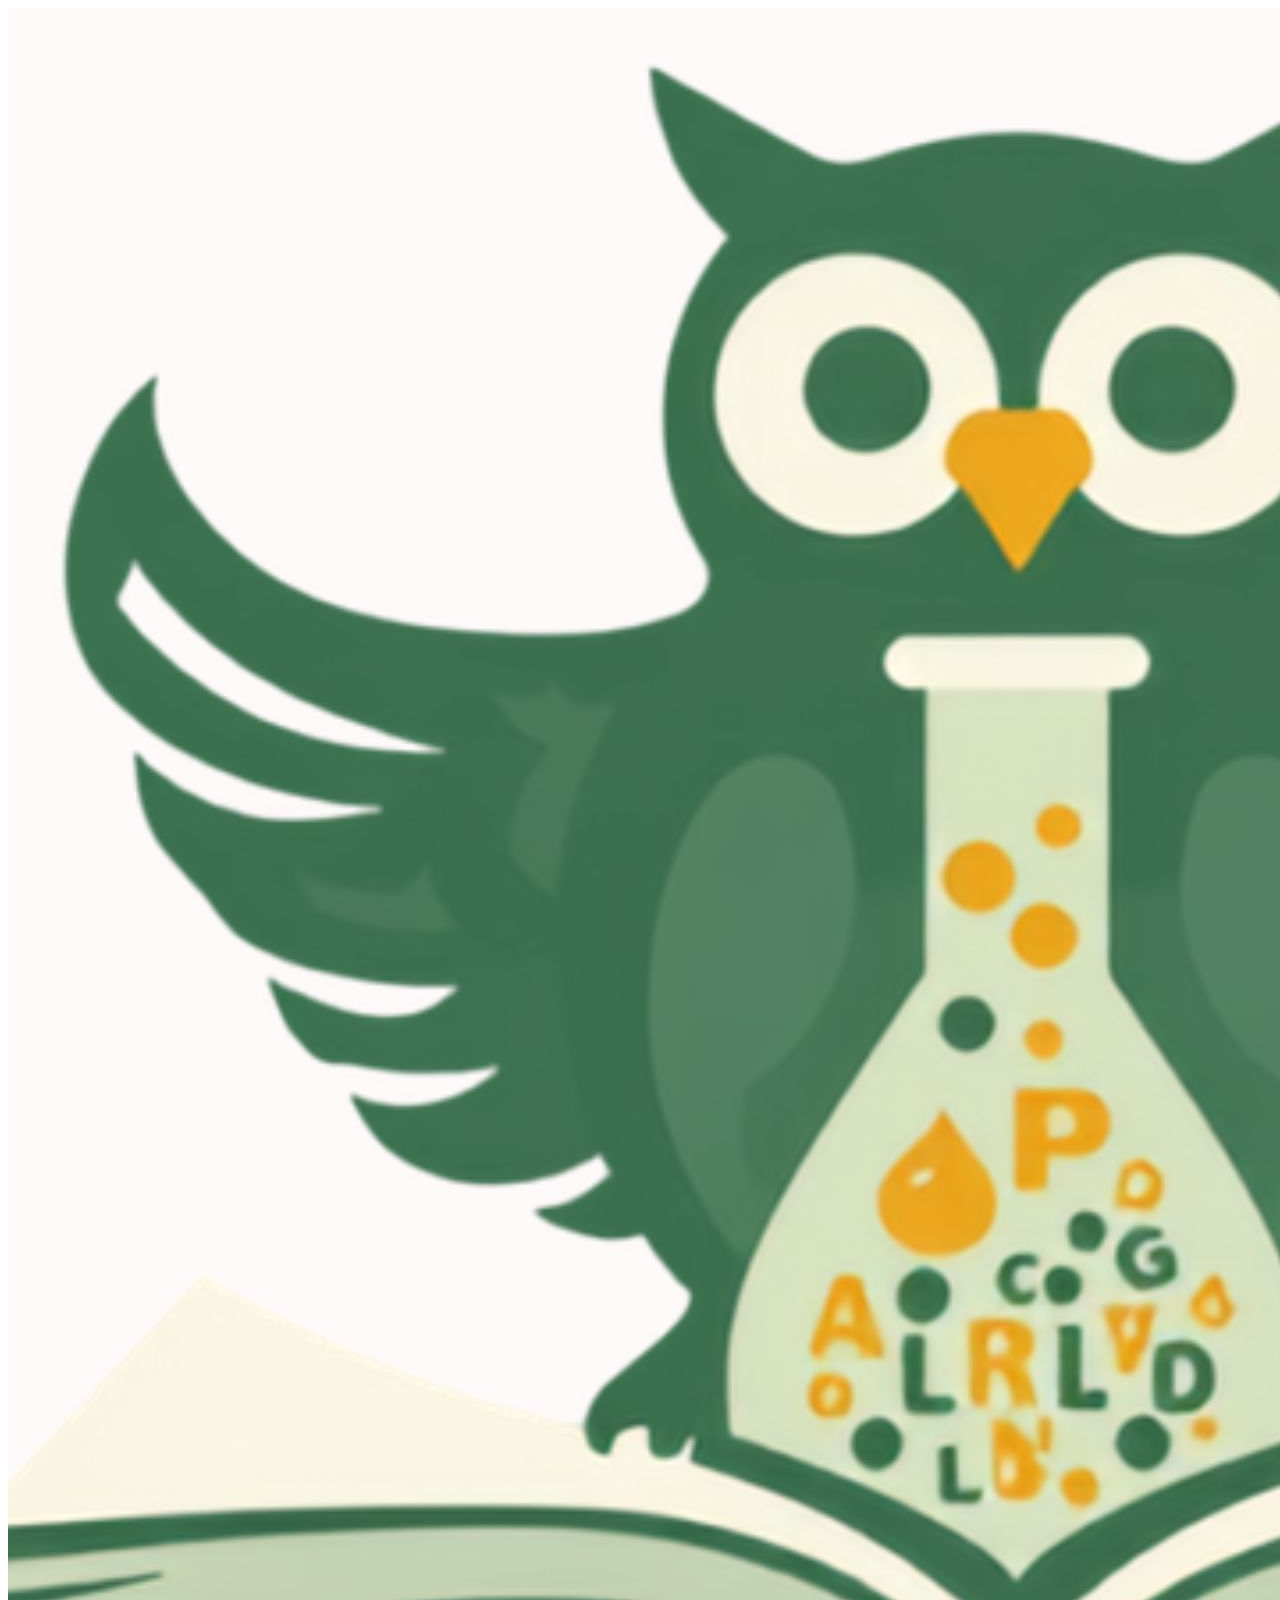
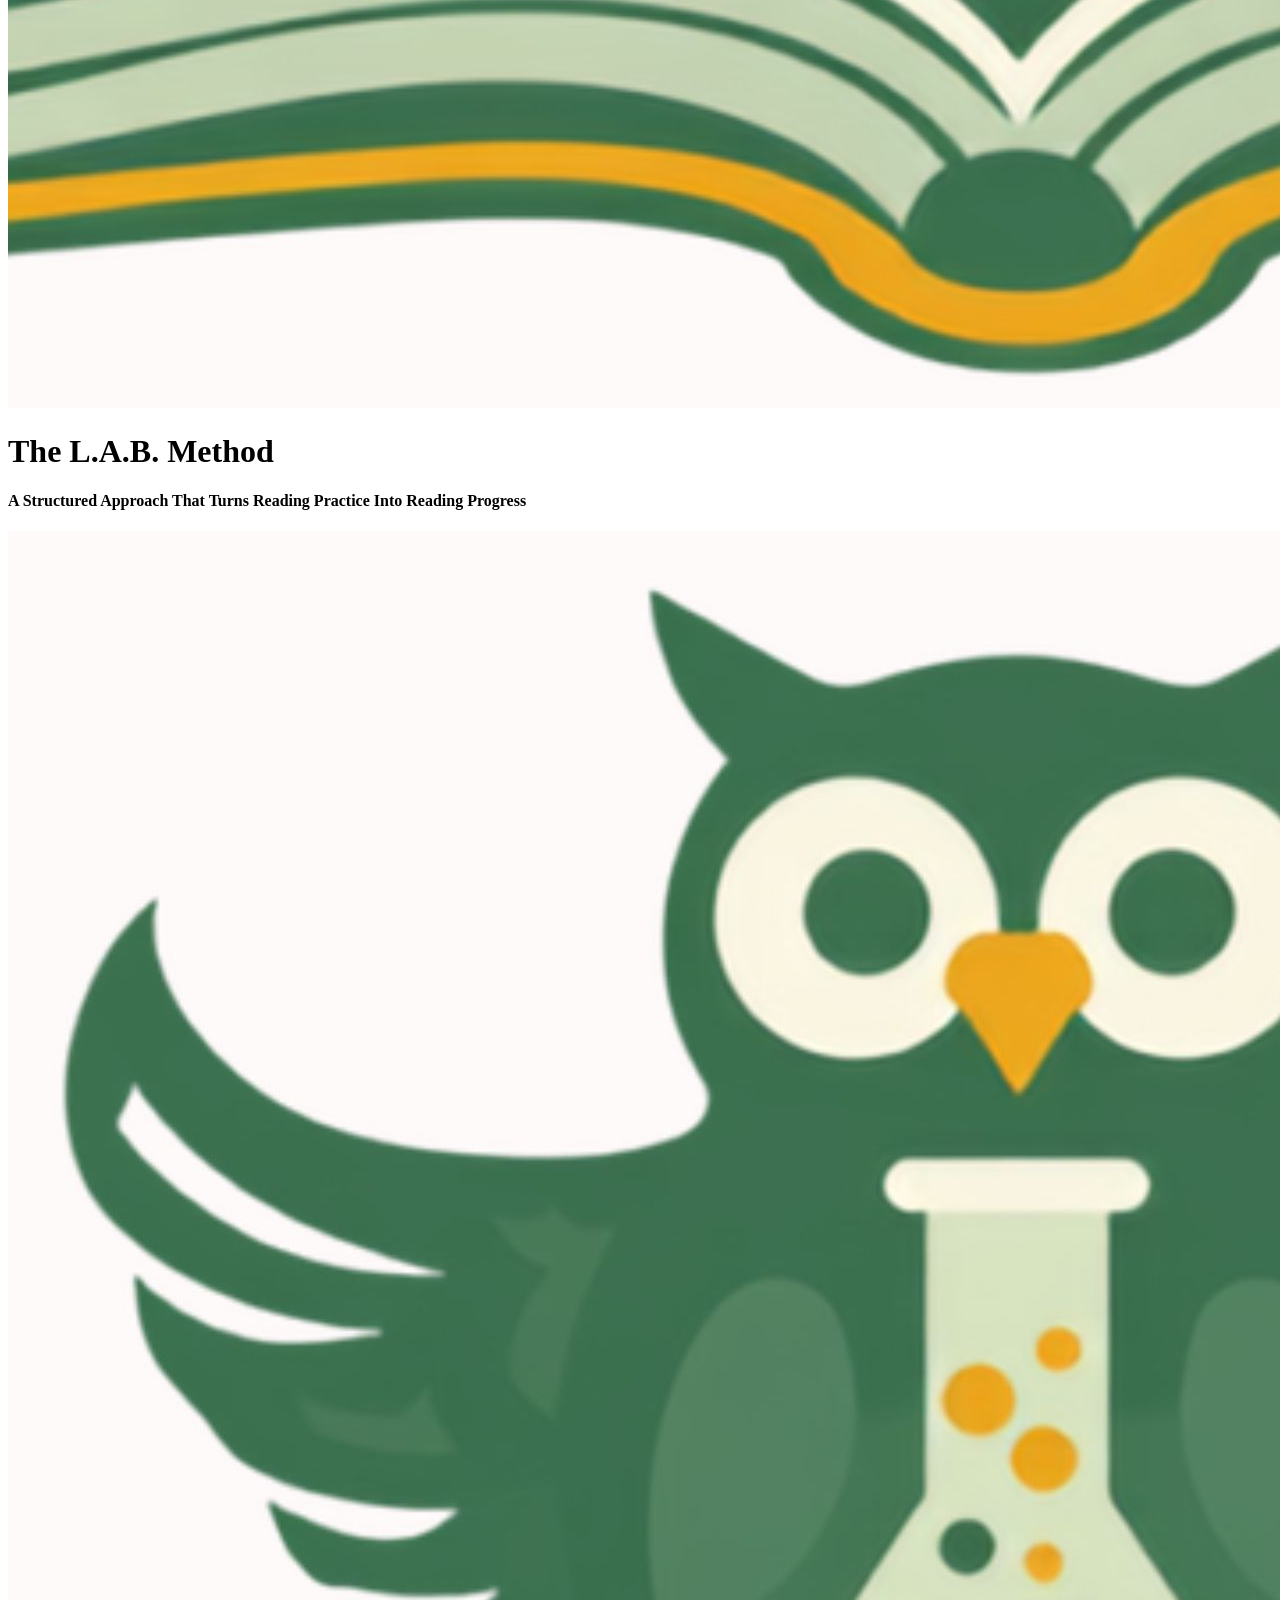
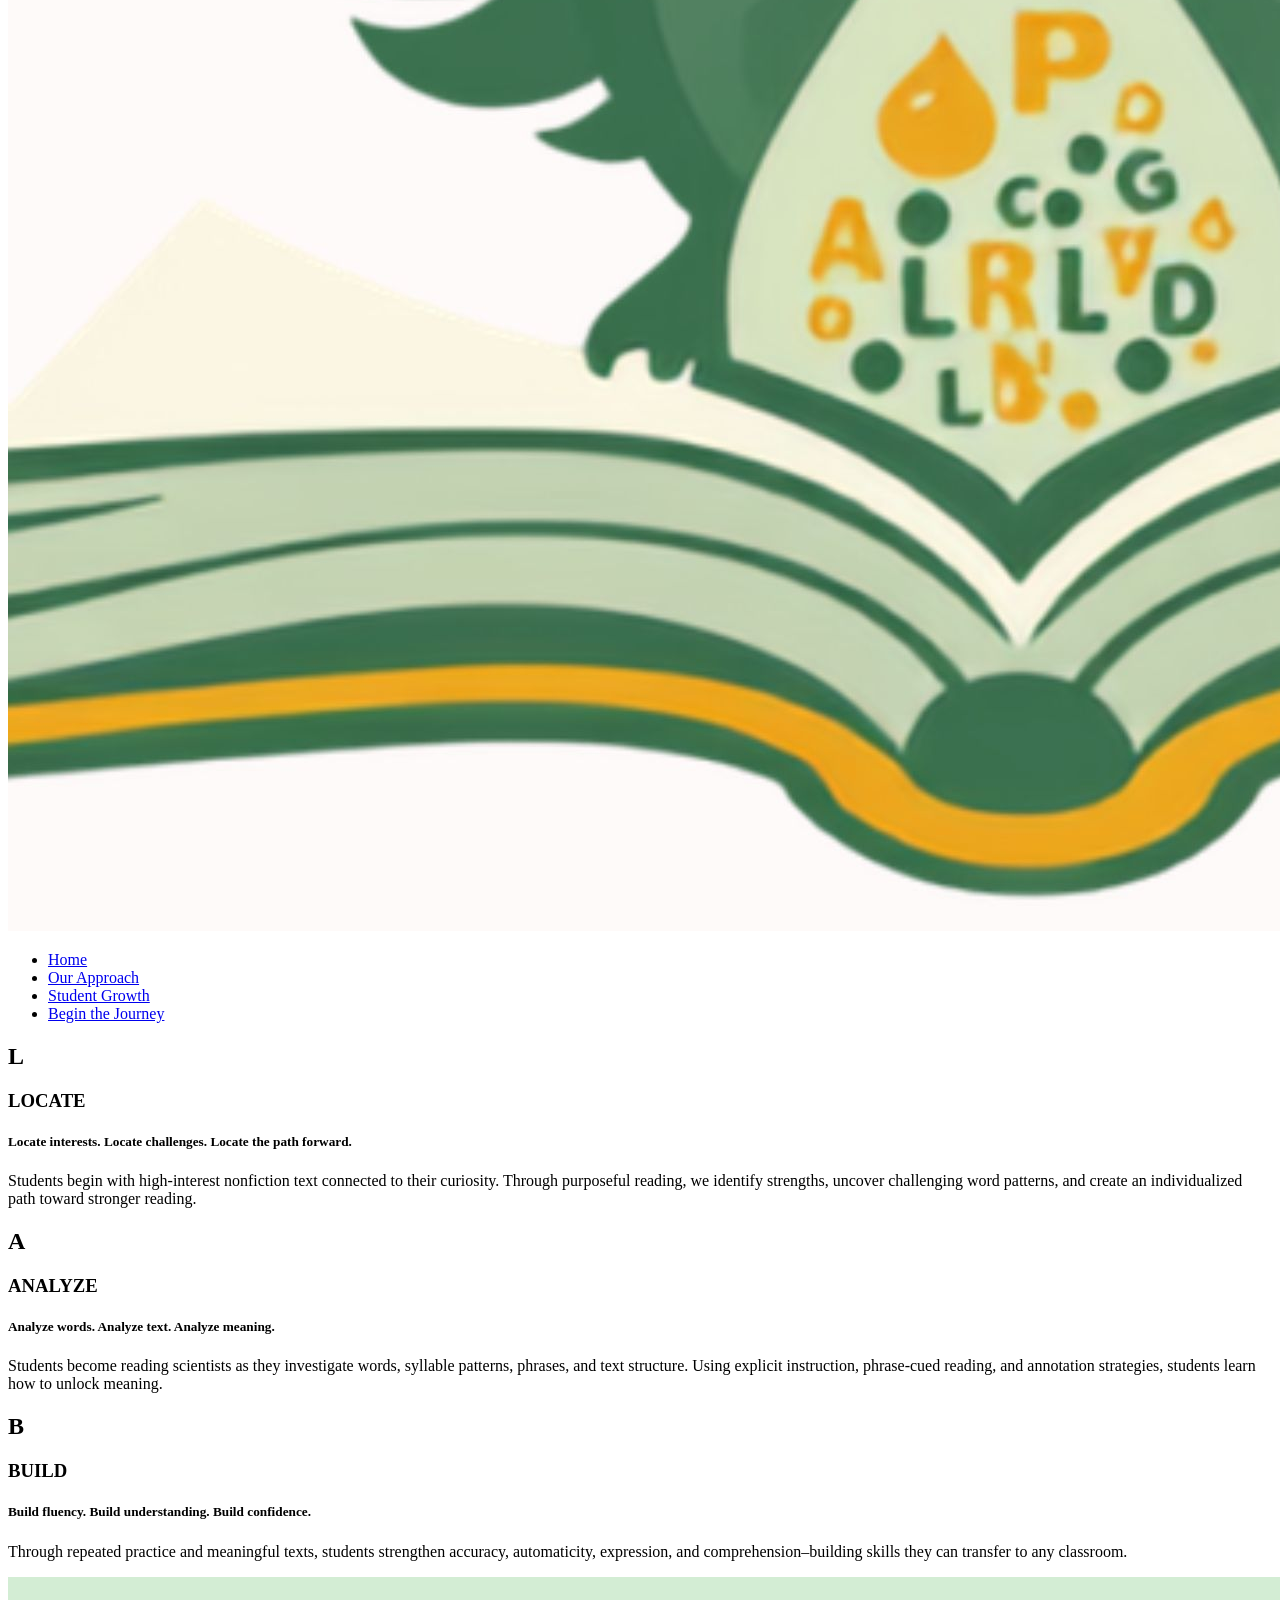
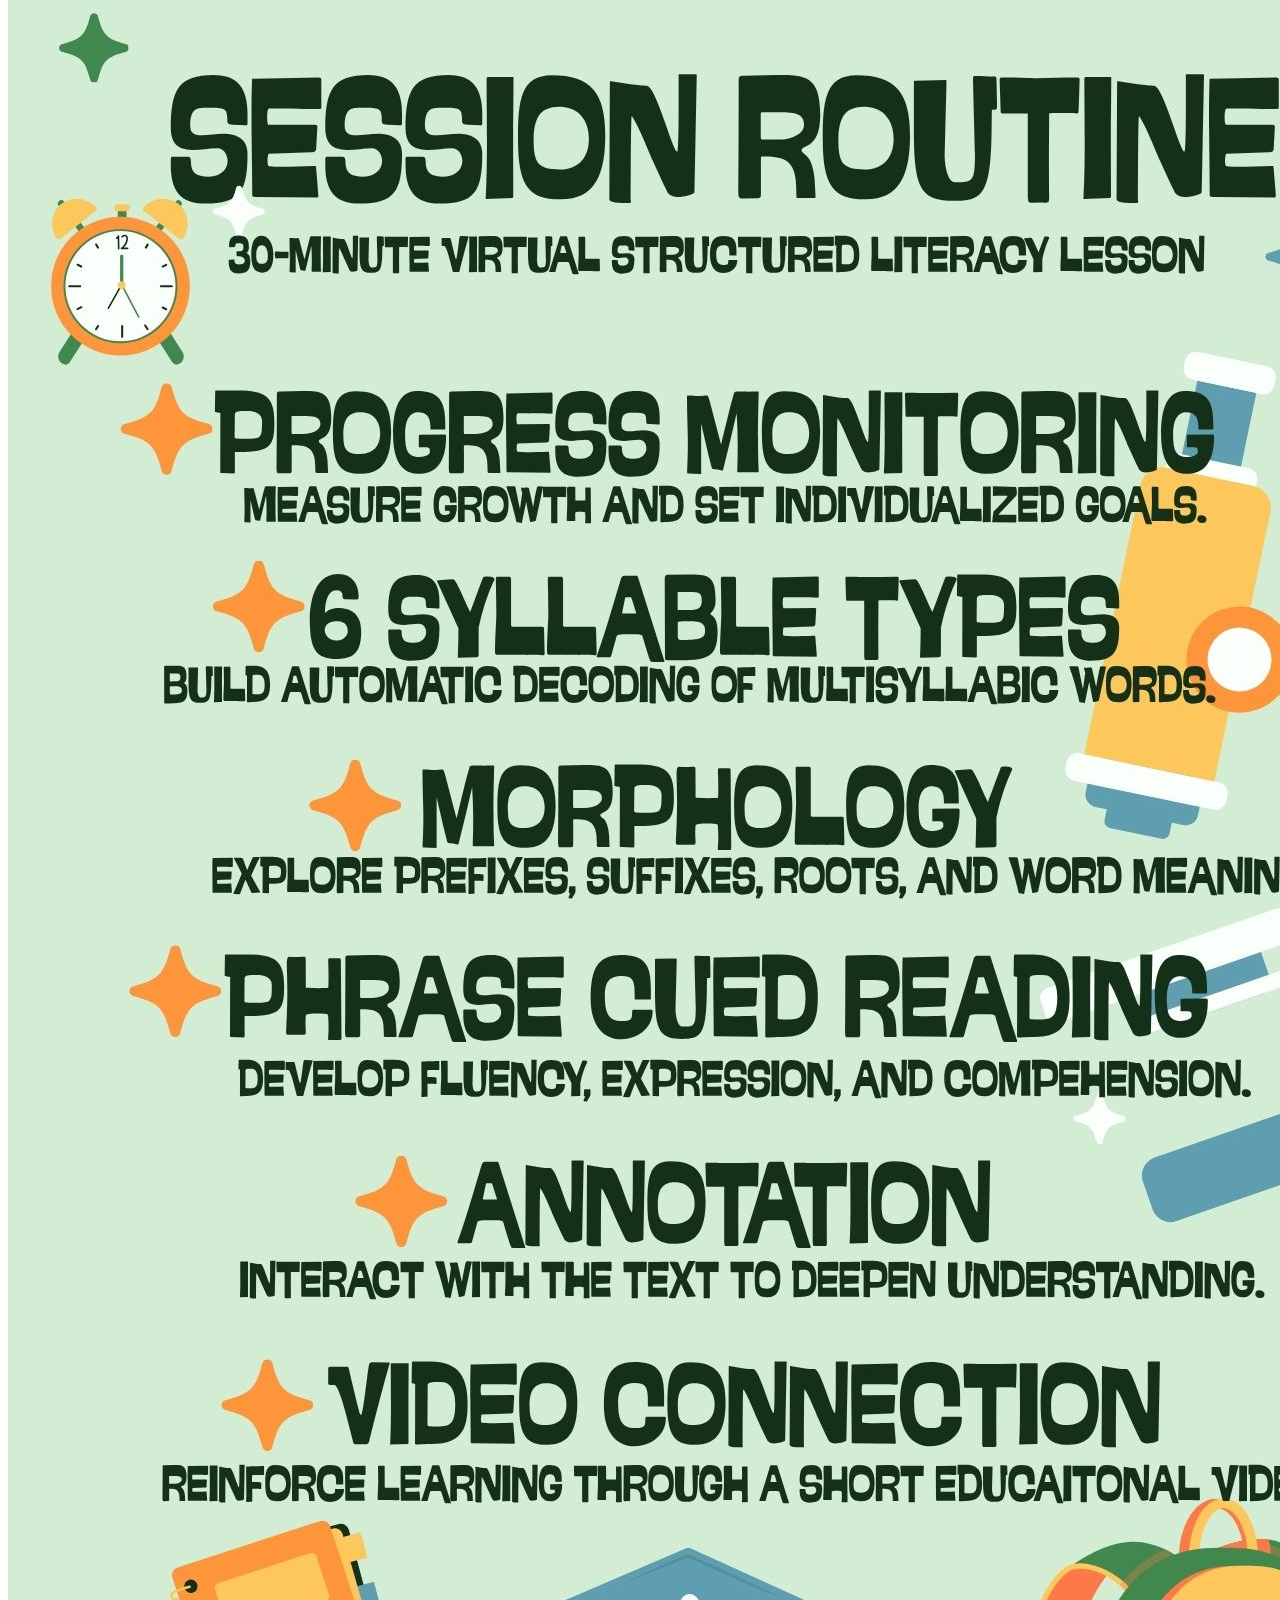
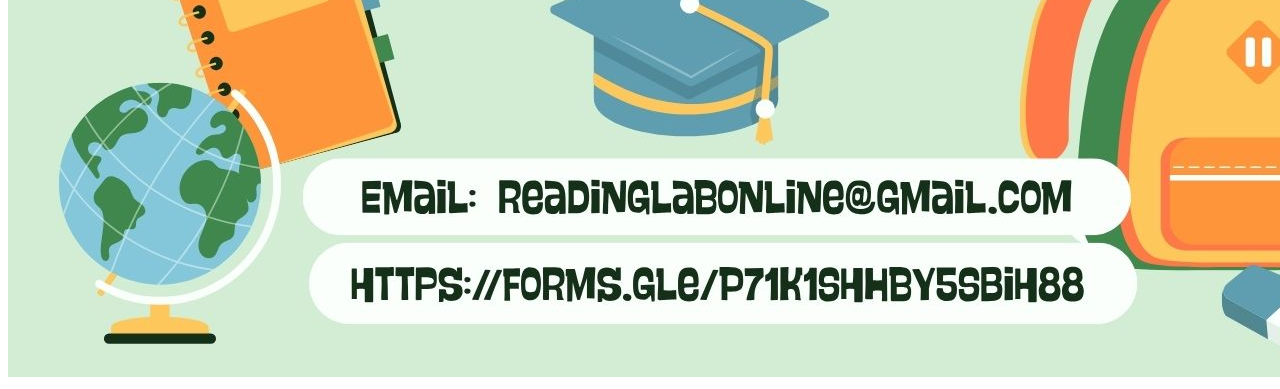
==== approach.html @ 924817fc "Add files via upload" ====
<!DOCTYPE html>
<html>
  <head>
    
    <title>YOUR NAME HERE</title>
    <meta charset="utf-8" />
	  <meta http-equiv="X-UA-Compatible" content="IE=edge" />
	  <meta name="viewport" content="width=device-width, initial-scale=1" />

	  <!-- link the webpage's stylesheet -->
	  <link rel="stylesheet" href="/style.css" />

	  <!-- link the webpage's JavaScript file -->
	  <script src="/script.js" defer></script>

  </head>
  
  <body>
    <header>
      <img src="assets/owl.jpg" alt="The Reading Lab logo reaturing an owl with outstretched wings above an open book and a laboratory flask filled with letters, representing literacy, reading, and learning.">
      <div>
       <h1>The L.A.B. Method</h1>
      <h4>A Structured Approach That Turns Reading Practice Into Reading Progress</h4>
      </div>
      <img src="assets/owl.jpg" alt="The Reading Lab logo reaturing an owl with outstretched wings above an open book and a laboratory flask filled with letters, representing literacy, reading, and learning.">
    </header>

  <nav>
      <ul class="navbar">
        <li>
          <a href= "index.html">Home</a>
        </li>
        <li>
          <a href= "approach.html">Our Approach</a>
        </li>
        <li>
          <a href= "growth.html">Student Growth</a>
        </li>
        <li>
          <a href= "begin.html">Begin the Journey</a>
        </li>
      </ul>
    </nav>

  <main>
    <div class="lab-wrapper">
      <div class="lab-section lab-box">
        <h2 class="head topborder">L</h2>
        <h3 class="under border">LOCATE</h3>
        <h5 class="header">Locate interests.  Locate challenges.  Locate the path forward.</h5>
        <p class="p">Students begin with high-interest nonfiction text connected to their curiosity.  Through purposeful reading, we identify strengths, uncover challenging word patterns, and create an individualized path toward stronger reading.</p>
      </div>
      <div class="lab-section lab-box">
        <h2 class="head topborder">A</h2>
        <h3 class="under border">ANALYZE</h3>
        <h5 class="header">Analyze words.  Analyze text.  Analyze meaning.</h5>
        <p class="p">Students become reading scientists as they investigate words, syllable patterns, phrases, and text structure.  Using explicit instruction, phrase-cued reading, and annotation strategies, students learn how to unlock meaning. </p>
      </div>
      <div class="lab-section lab-box">
        <h2 class="head topborder">B</h2>
        <h3 class="under border">BUILD</h3>
        <h5 class="header">Build fluency.  Build understanding.  Build confidence. </h5>
        <p class="p">Through repeated practice and meaningful texts, students strengthen accuracy, automaticity, expression, and comprehension–building skills they can transfer to any classroom.  </p>
      </div>
    </div>
    <div class="container">
      <div class="text-side">
      <img src="assets/routine.jpg" class="routine"> 
      </div>
    </div>
    </main>
  </body>
</html>
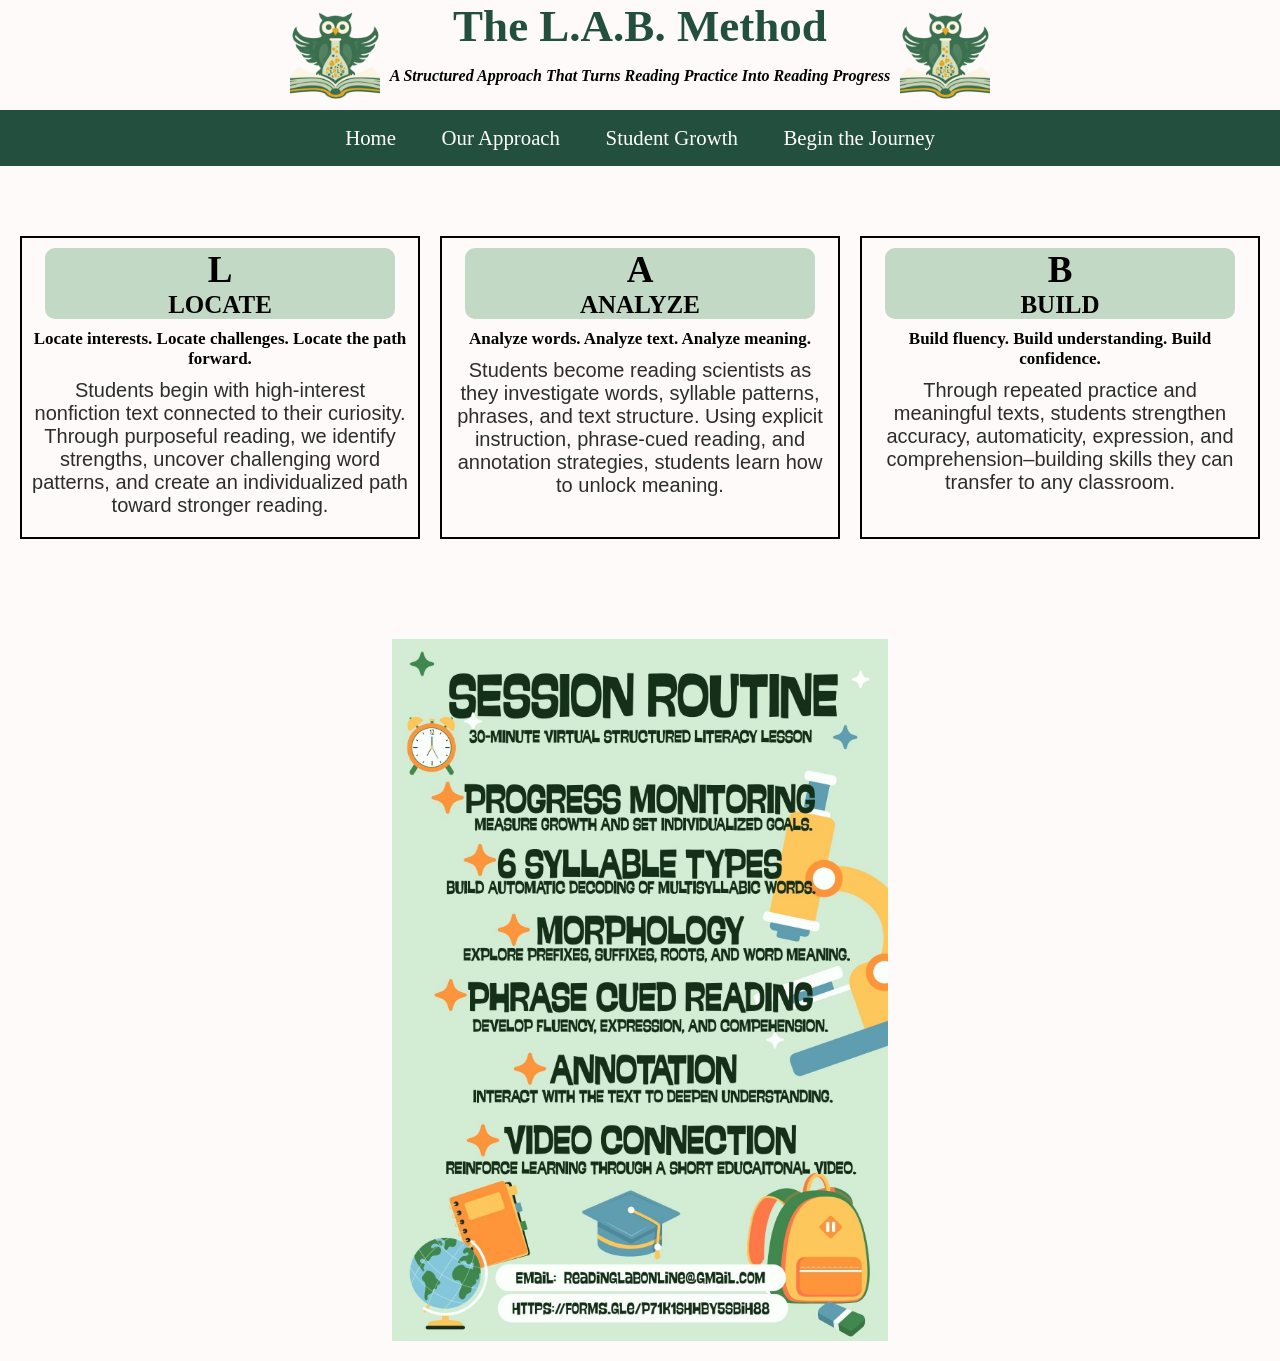
==== commit f0875835: "Update approach.html" ====
--- a/approach.html
+++ b/approach.html
@@ -2,7 +2,7 @@
 <html>
   <head>
     
-    <title>YOUR NAME HERE</title>
+    <title>Reading Lab Online</title>
     <meta charset="utf-8" />
 	  <meta http-equiv="X-UA-Compatible" content="IE=edge" />
 	  <meta name="viewport" content="width=device-width, initial-scale=1" />
@@ -70,4 +70,4 @@
     </div>
     </main>
   </body>
-</html>+</html>
--- a/style.css
+++ b/style.css
@@ -0,0 +1,241 @@
+* {
+  margin: 0px;
+  padding: 0px;
+}
+/* STYLE SECTIONING TAGS */
+body {
+ background-color: #FFFAFA;
+  text-align: center;
+}
+main {
+  padding-top: 50px;
+}
+/* STYLE TEXT */
+
+h1 {
+  color: #234F3E;
+font-family: "Times New Roman", Times, serif;  text-align: center;
+font-size: 45px;
+padding-bottom: 15px;
+}
+
+h4 {
+font-style:italic;
+padding-left: 10px;
+padding-right: 10px;
+padding-bottom: 25px
+}
+
+p {
+  color: #2C2C2C;
+  text-align: center;
+}
+
+nav {
+  color: #234F3E;
+}
+
+/* STYLE IMAGES */
+
+img {
+  max-width: 7%;
+  max-height: 7%;
+}
+header {
+  display: flex;
+  align-items: center;
+  justify-content: center;
+}
+#home {
+  text-align: left;
+  margin-top: 5%;
+  margin-bottom: 2%;
+  margin-left: 20%;
+  margin-right: 20%;
+  font-size: 25px;
+  font-family: "Verdanda", Arial, sans-serif;
+}
+#home2 {
+  font-family: "Verdanda", Arial, sans-serif;
+  text-align: left;
+  margin-top: 2%;
+  margin-bottom: 2%;
+  margin-left: 20%;
+  margin-right: 20%;
+  font-size: 20px;
+}
+#home3 {
+  font-size: 15px;
+}
+.lab-wrapper {
+  display: flex;
+  justify-content: space-between;
+  gap: 20px;
+  padding: 20px;
+}
+
+.lab-section {
+  flex: 1;
+  text-align: center;
+  padding: 10px;
+}
+
+.lab-box {
+  border: 2px solid black; 
+  display: flex;           
+  flex-direction: column;  
+  align-items: center;   
+  text-align: center;     
+  padding: 10px;
+}
+.head {
+  font-size: 37px;
+}
+.header {
+  font-size: 17px;
+  padding-top: 10px;
+}
+.p {
+  padding-top: 10px;
+  padding-bottom: 10px;
+  font-size: 20px;
+  font-family: "Verdanda", Arial, sans-serif;
+}
+.under {
+  font-size: 25px;
+}
+.topborder {
+  width: 350px;
+  background-color: #C2D9C5;
+  border-top-left-radius: 10px;
+  border-top-right-radius: 10px;
+}
+.border {
+  width: 350px;
+  background-color: #C2D9C5;
+  border-bottom-right-radius: 10px;
+  border-bottom-left-radius: 10px;
+}
+
+/* Growth */
+.two-column {
+  display: flex;
+  align-items: stretch;
+  gap: 20px;
+}
+
+.centered {
+  text-align: center;
+  margin-top: 20px;
+}
+
+.navbar {
+  list-style-type: none;
+  background-color: #234F3E;
+  overflow: hidden;
+  padding: 1em;
+}
+
+.navbar li{
+  display: inline;
+}
+
+li a {
+  text-decoration: none;
+  color: white;
+  font-size: 1.3em;
+  padding: 1em;
+}
+
+li a:hover {
+  background: #F4B237;
+}
+
+.h3 {
+  font-size: 25px;
+}
+
+.h6 {
+  font-size: 15px;
+}
+
+.borders {
+  margin-left: 10%;
+  margin-right: 10%;
+  margin-bottom: 5%;
+  border: 2px solid black;
+}
+
+.three-column {
+  display: grid;
+  grid-template-columns: repeat(3, 1fr);
+  gap: 20px;
+}
+
+.three-column > div {
+  border: 1px solid black;
+  padding: 20px;
+}
+
+.bullet-list {
+  list-style-type: disc;
+  padding-left: 30px;
+  text-align: left;
+}
+
+.bullet-list li {
+  display: list-item;
+}
+
+.testimonials {
+  padding-top: 60px;
+  font-size: 20px;
+  font-style: italic;
+  color: #F4B237;
+  margin-left: 20%;
+  margin-right: 20%;
+  font-size: 20px;
+  font-family: "Verdanda", Arial, sans-serif;
+}
+
+.container {
+  display: flex;
+  flex-direction: row;
+  gap: 40px;
+  align-items: center;
+}
+
+.text-side {
+  display: flex;
+  justify-content: center;
+  padding: 20px;
+}
+
+.colored-bottom {
+  width: 400px;
+  background-color: #C2D9C5;
+  border-top-left-radius: 10px;
+  border-top-right-radius: 10px;
+  border-bottom-left-radius: 10px;
+  border-bottom-right-radius: 10px;
+}
+
+.border-border {
+  margin-left: 10%;
+  margin-right: 10%;
+  margin-bottom: 5%;
+  border: 2px solid black;
+}
+.routine {
+  padding-top: 60px;
+  max-width: 40%;
+  max-height: 40%;
+}
+
+.containers {
+  display: grid;
+  grid-template-columns: 1fr 1fr; /* Creates two equal-width columns */
+  align-items: stretch; /* This is the default, but good to be explicit */
+  gap: 20px;
+}
+/* STYLE NAV BAR */
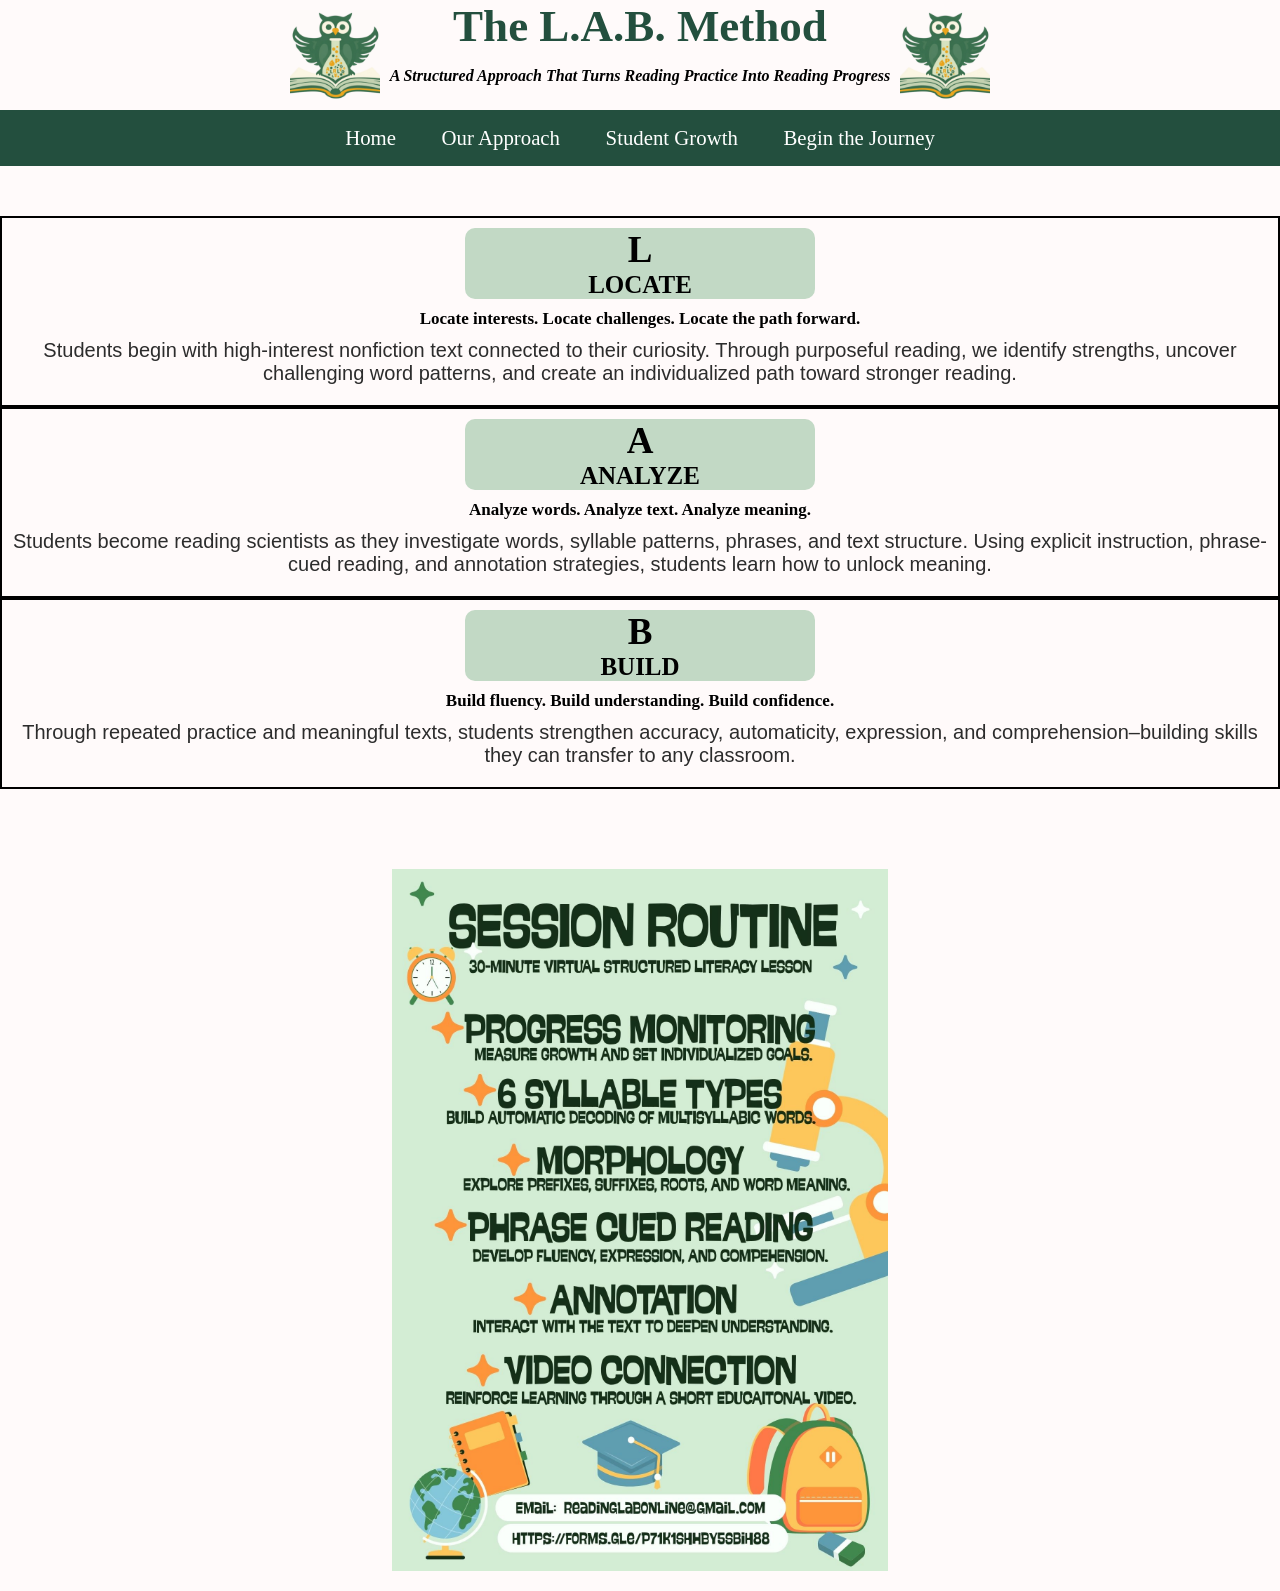
==== commit 67c3be7d: "Update approach.html" ====
--- a/approach.html
+++ b/approach.html
@@ -3,6 +3,7 @@
   <head>
     
     <title>Reading Lab Online</title>
+	<link rel="icon" type="image/x-icon" href="/assets/favicon.ico">
     <meta charset="utf-8" />
 	  <meta http-equiv="X-UA-Compatible" content="IE=edge" />
 	  <meta name="viewport" content="width=device-width, initial-scale=1" />
--- a/style.css
+++ b/style.css
@@ -68,16 +68,17 @@
   font-size: 15px;
 }
 .lab-wrapper {
-  display: flex;
-  justify-content: space-between;
-  gap: 20px;
-  padding: 20px;
+  flex-wrap: wrap;
 }
 
 .lab-section {
-  flex: 1;
-  text-align: center;
-  padding: 10px;
+  flex: 1 1 300px;
+}
+
+.topborder,
+.border {
+  width: 100%;
+  max-width: 350px;
 }
 
 .lab-box {
@@ -238,4 +239,4 @@
   align-items: stretch; /* This is the default, but good to be explicit */
   gap: 20px;
 }
-/* STYLE NAV BAR */+/* STYLE NAV BAR */
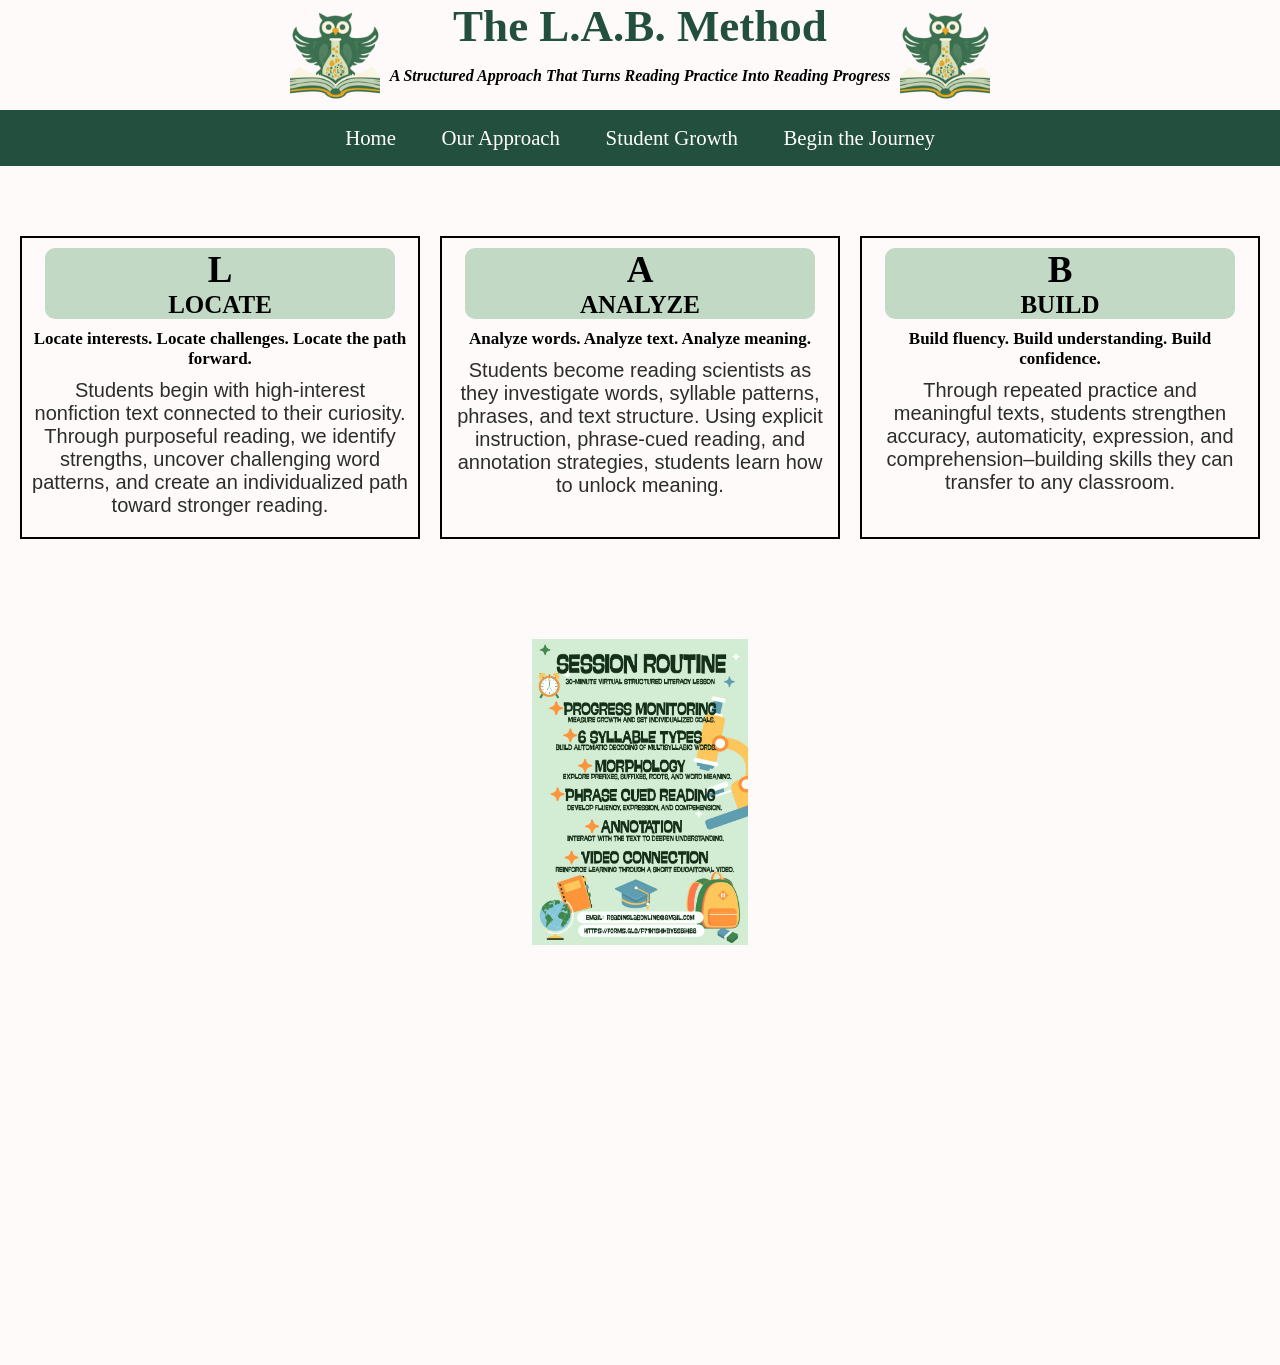
==== commit 66f5042a: "Update approach.html" ====
--- a/approach.html
+++ b/approach.html
@@ -66,7 +66,9 @@
     </div>
     <div class="container">
       <div class="text-side">
-      <img src="assets/routine.jpg" class="routine"> 
+      	<a href="https://kommodo.ai/i/bErJq2wl2bBUtaihia1Z">
+			<img src="assets/routine.jpg" class="routine" alt="This infographic titled 'Session Routine: 30-Minute Virtual Structured Literacy Lesson' features a light green background and lists six steps for a literacy session, each marked by a star icon: Progress Monitoring to measure growth, 6 Syllable Types for decoding, Morphology for word study, Phrase Cued Reading for fluency, Annotation for text interaction, and a Video Connection for reinforcement. Decorative icons including an alarm clock, microscope, notebook, globe, graduation cap, and backpack surround the text, while the bottom of the image provides contact information at ReadingLabOnline@gmail.com and a registration link at https://forms.gle/p71k1shhby5sbih88."> 
+		</a>
       </div>
     </div>
     </main>
--- a/style.css
+++ b/style.css
@@ -68,11 +68,17 @@
   font-size: 15px;
 }
 .lab-wrapper {
+  display: flex;
+  justify-content: space-between;
   flex-wrap: wrap;
+  gap: 20px;
+  padding: 20px;
 }
 
 .lab-section {
   flex: 1 1 300px;
+  text-align: center;
+  padding: 10px;
 }
 
 .topborder,
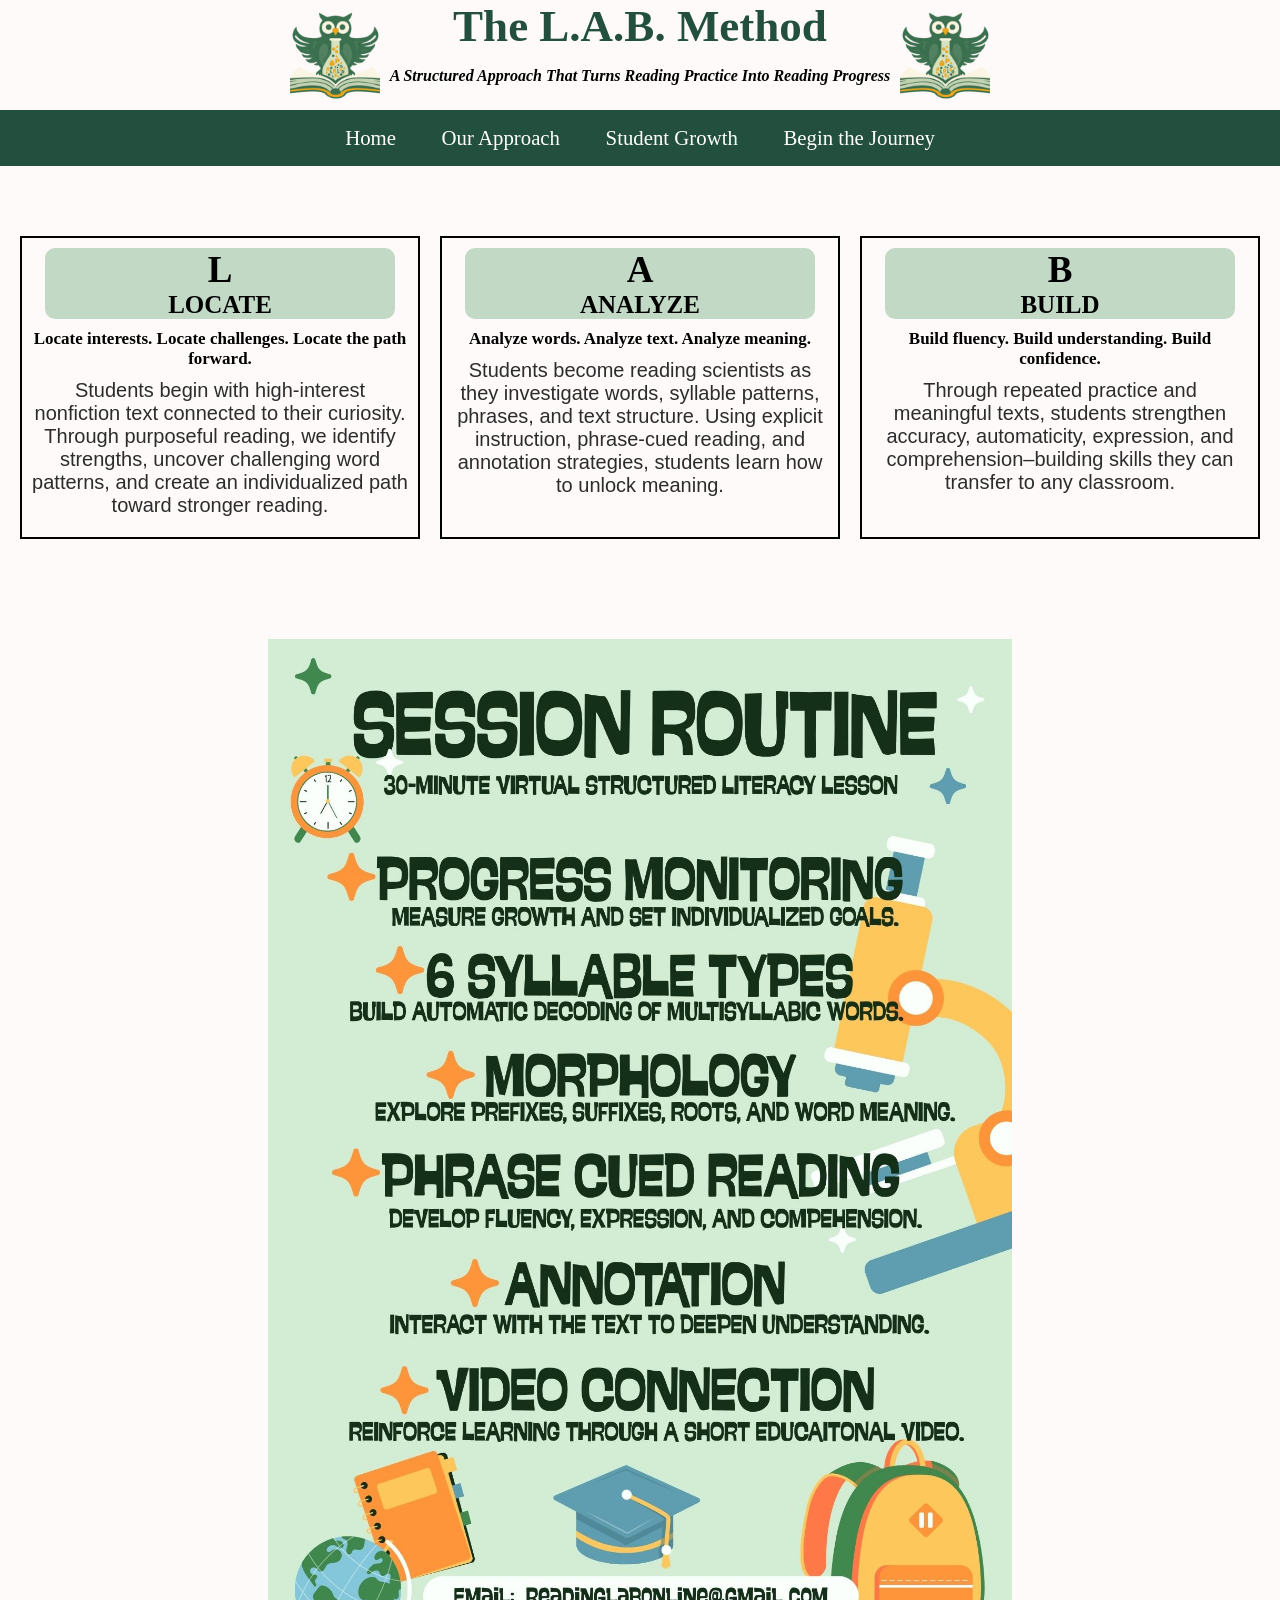
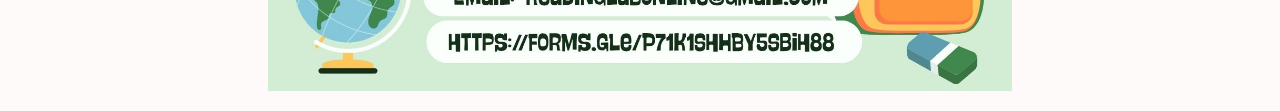
==== commit 177af7e6: "Update approach.html" ====
--- a/approach.html
+++ b/approach.html
@@ -66,9 +66,7 @@
     </div>
     <div class="container">
       <div class="text-side">
-      	<a href="https://kommodo.ai/i/bErJq2wl2bBUtaihia1Z">
 			<img src="assets/routine.jpg" class="routine" alt="This infographic titled 'Session Routine: 30-Minute Virtual Structured Literacy Lesson' features a light green background and lists six steps for a literacy session, each marked by a star icon: Progress Monitoring to measure growth, 6 Syllable Types for decoding, Morphology for word study, Phrase Cued Reading for fluency, Annotation for text interaction, and a Video Connection for reinforcement. Decorative icons including an alarm clock, microscope, notebook, globe, graduation cap, and backpack surround the text, while the bottom of the image provides contact information at ReadingLabOnline@gmail.com and a registration link at https://forms.gle/p71k1shhby5sbih88."> 
-		</a>
       </div>
     </div>
     </main>
--- a/style.css
+++ b/style.css
@@ -176,6 +176,7 @@
 .three-column {
   display: grid;
   grid-template-columns: repeat(3, 1fr);
+  overflow-wrap: break-word;
   gap: 20px;
 }
 
@@ -235,8 +236,8 @@
 }
 .routine {
   padding-top: 60px;
-  max-width: 40%;
-  max-height: 40%;
+  max-width: 60%;
+  max-height: 60%;
 }
 
 .containers {
